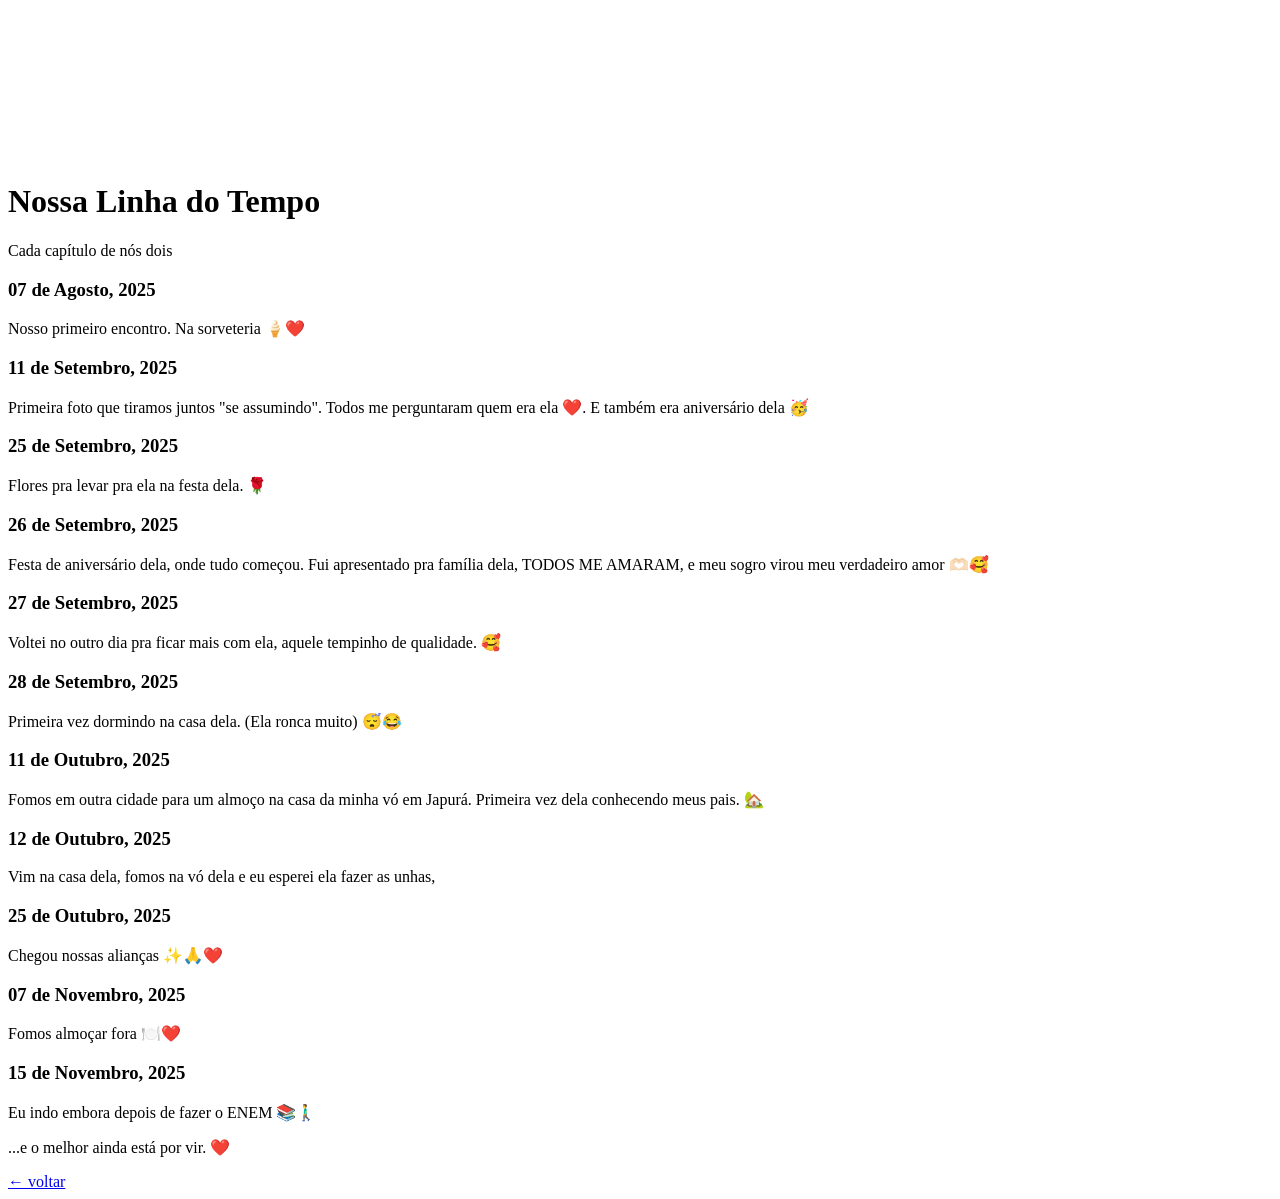
==== historia.html @ 3732f508 "Add files via upload" ====
<!DOCTYPE html>
<html lang="pt-BR">
<head>
    <meta charset="UTF-8">
    <title>Nossa Linha do Tempo 💜</title>
    <link rel="stylesheet" href="css/style.css">
</head>
<body>
    <canvas id="starCanvas"></canvas>

    <h1>Nossa Linha do Tempo</h1>
    <p class="subtitle">Cada capítulo de nós dois</p>

    <div class="timeline">
        <div class="timeline-item">
            <div class="timeline-content">
                <h3>07 de Agosto, 2025</h3>
                <p>Nosso primeiro encontro. Na sorveteria 🍦❤️</p>
            </div>
        </div>

        <div class="timeline-item">
            <div class="timeline-content">
                <h3>11 de Setembro, 2025</h3>
                <p>Primeira foto que tiramos juntos "se assumindo". Todos me perguntaram quem era ela ❤️. E também era aniversário dela 🥳</p>
            </div>
        </div>

        <div class="timeline-item">
            <div class="timeline-content">
                <h3>25 de Setembro, 2025</h3>
                <p>Flores pra levar pra ela na festa dela. 🌹</p>
            </div>
        </div>

        <div class="timeline-item">
            <div class="timeline-content">
                <h3>26 de Setembro, 2025</h3>
                <p>Festa de aniversário dela, onde tudo começou. Fui apresentado pra família dela, TODOS ME AMARAM, e meu sogro virou meu verdadeiro amor 🫶🏻🥰</p>
            </div>
        </div>

        <div class="timeline-item">
            <div class="timeline-content">
                <h3>27 de Setembro, 2025</h3>
                <p>Voltei no outro dia pra ficar mais com ela, aquele tempinho de qualidade. 🥰</p>
            </div>
        </div>

        <div class="timeline-item">
            <div class="timeline-content">
                <h3>28 de Setembro, 2025</h3>
                <p>Primeira vez dormindo na casa dela. (Ela ronca muito) 😴😂</p>
            </div>
        </div>

        <div class="timeline-item">
            <div class="timeline-content">
                <h3>11 de Outubro, 2025</h3>
                <p>Fomos em outra cidade para um almoço na casa da minha vó em Japurá. Primeira vez dela conhecendo meus pais. 🏡</p>
            </div>
        </div>

        <div class="timeline-item">
            <div class="timeline-content">
                <h3>12 de Outubro, 2025</h3>
                <p>Vim na casa dela, fomos na vó dela e eu esperei ela fazer as unhas,</p>
            </div>
        </div>

        <div class="timeline-item">
            <div class="timeline-content">
                <h3>25 de Outubro, 2025</h3>
                <p>Chegou nossas alianças ✨🙏❤️</p>
            </div>
        </div>

        <div class="timeline-item">
            <div class="timeline-content">
                <h3>07 de Novembro, 2025</h3>
                <p>Fomos almoçar fora 🍽️❤️</p>
            </div>
        </div>

        <div class="timeline-item">
            <div class="timeline-content">
                <h3>15 de Novembro, 2025</h3>
                <p>Eu indo embora depois de fazer o ENEM 📚🚶‍♂️</p>
            </div>
        </div>

        <div class="timeline-final">
            <p>...e o melhor ainda está por vir. ❤️</p>
        </div>
    </div>

    <a class="voltar" href="index.html">← voltar</a>

    <script src="js/estrelas.js"></script>
</body>
</html>
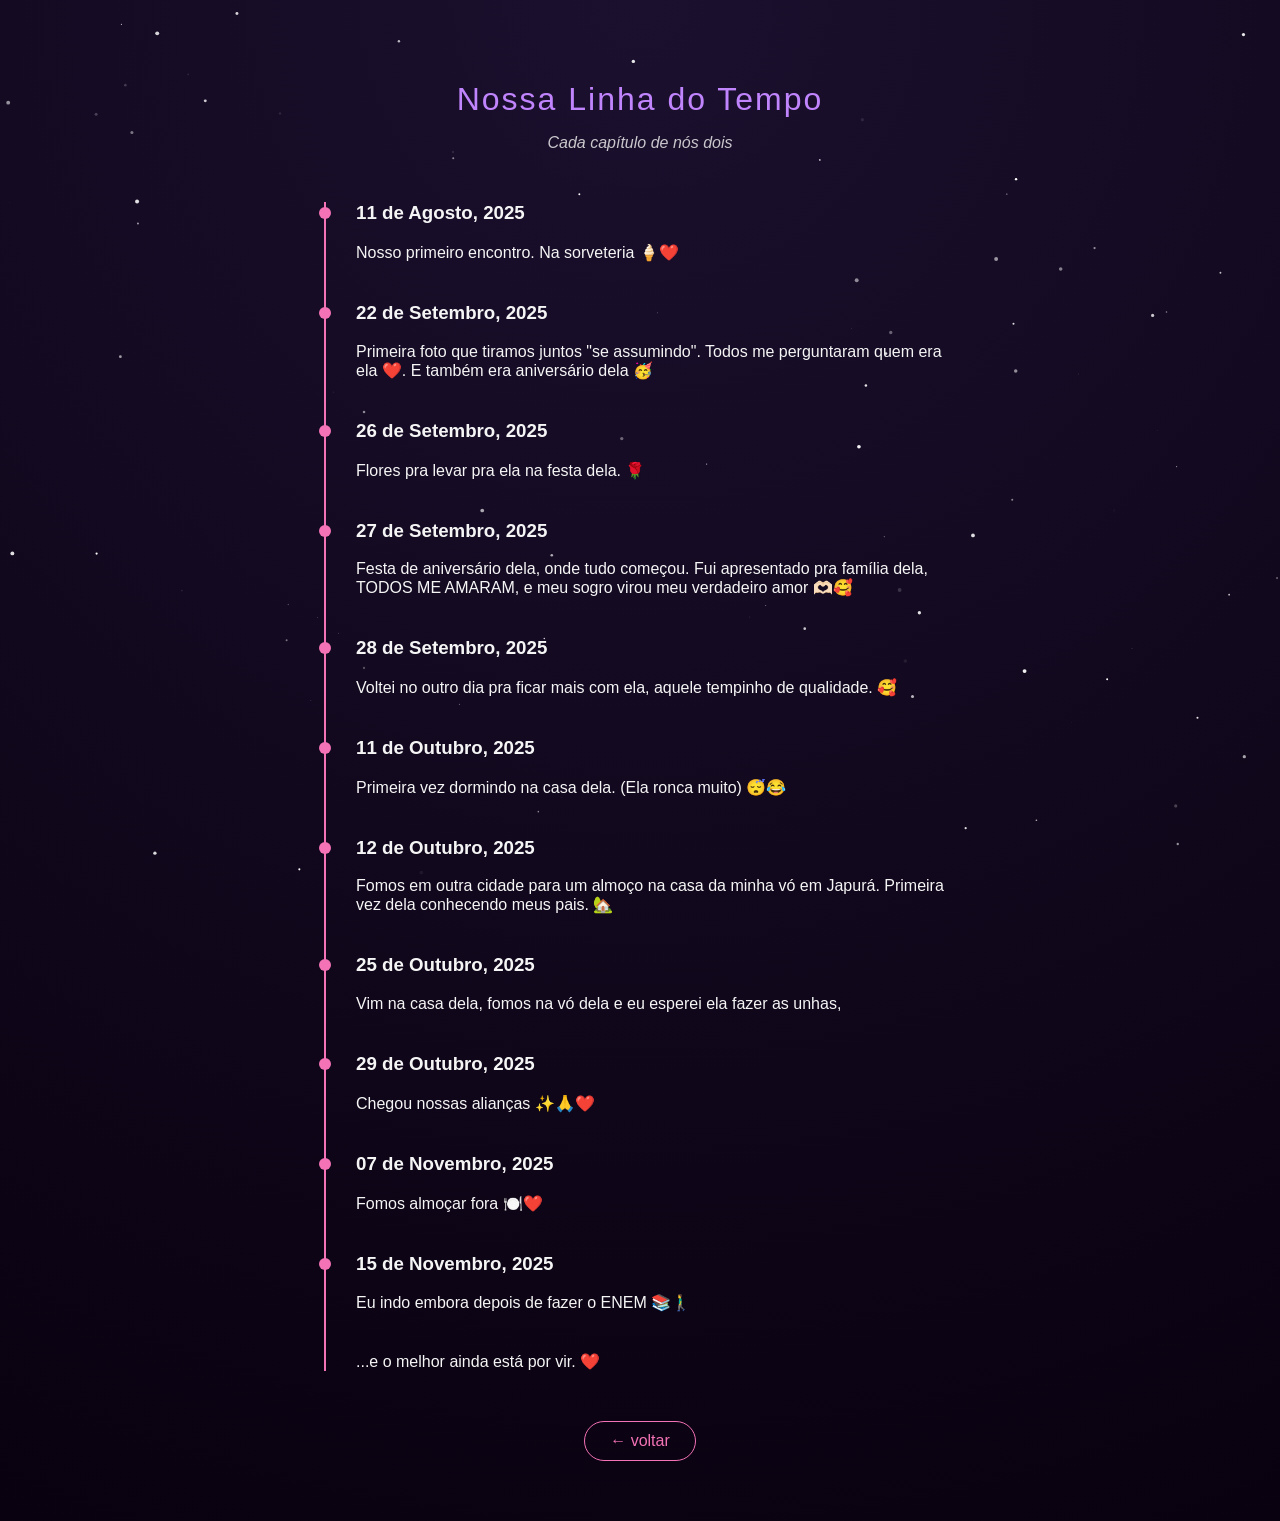
==== commit 6cdf818b: "Update historia.html" ====
--- a/historia.html
+++ b/historia.html
@@ -14,63 +14,63 @@
     <div class="timeline">
         <div class="timeline-item">
             <div class="timeline-content">
-                <h3>07 de Agosto, 2025</h3>
+                <h3>11 de Agosto, 2025</h3>
                 <p>Nosso primeiro encontro. Na sorveteria 🍦❤️</p>
             </div>
         </div>
 
         <div class="timeline-item">
             <div class="timeline-content">
-                <h3>11 de Setembro, 2025</h3>
+                <h3>22 de Setembro, 2025</h3>
                 <p>Primeira foto que tiramos juntos "se assumindo". Todos me perguntaram quem era ela ❤️. E também era aniversário dela 🥳</p>
             </div>
         </div>
 
         <div class="timeline-item">
             <div class="timeline-content">
-                <h3>25 de Setembro, 2025</h3>
+                <h3>26 de Setembro, 2025</h3>
                 <p>Flores pra levar pra ela na festa dela. 🌹</p>
             </div>
         </div>
 
         <div class="timeline-item">
             <div class="timeline-content">
-                <h3>26 de Setembro, 2025</h3>
+                <h3>27 de Setembro, 2025</h3>
                 <p>Festa de aniversário dela, onde tudo começou. Fui apresentado pra família dela, TODOS ME AMARAM, e meu sogro virou meu verdadeiro amor 🫶🏻🥰</p>
             </div>
         </div>
 
         <div class="timeline-item">
             <div class="timeline-content">
-                <h3>27 de Setembro, 2025</h3>
+                <h3>28 de Setembro, 2025</h3>
                 <p>Voltei no outro dia pra ficar mais com ela, aquele tempinho de qualidade. 🥰</p>
             </div>
         </div>
 
         <div class="timeline-item">
             <div class="timeline-content">
-                <h3>28 de Setembro, 2025</h3>
+                <h3>11 de Outubro, 2025</h3>
                 <p>Primeira vez dormindo na casa dela. (Ela ronca muito) 😴😂</p>
             </div>
         </div>
 
         <div class="timeline-item">
             <div class="timeline-content">
-                <h3>11 de Outubro, 2025</h3>
+                <h3>12 de Outubro, 2025</h3>
                 <p>Fomos em outra cidade para um almoço na casa da minha vó em Japurá. Primeira vez dela conhecendo meus pais. 🏡</p>
             </div>
         </div>
 
         <div class="timeline-item">
             <div class="timeline-content">
-                <h3>12 de Outubro, 2025</h3>
+                <h3>25 de Outubro, 2025</h3>
                 <p>Vim na casa dela, fomos na vó dela e eu esperei ela fazer as unhas,</p>
             </div>
         </div>
 
         <div class="timeline-item">
             <div class="timeline-content">
-                <h3>25 de Outubro, 2025</h3>
+                <h3>29 de Outubro, 2025</h3>
                 <p>Chegou nossas alianças ✨🙏❤️</p>
             </div>
         </div>
@@ -98,4 +98,4 @@
 
     <script src="js/estrelas.js"></script>
 </body>
-</html>+</html>
--- a/css/style.css
+++ b/css/style.css
@@ -0,0 +1,305 @@
+/* --- SEU CÓDIGO ORIGINAL (MANTIDO) --- */
+body {
+    background: radial-gradient(circle at top, #1b102e, #09010f);
+    color: #f5f5f5;
+    font-family: 'Segoe UI', Tahoma, Geneva, Verdana, sans-serif;
+    text-align: center;
+    padding: 60px 20px;
+    margin: 0;
+    min-height: 100vh;
+    overflow-x: hidden;
+}
+
+#starCanvas {
+    position: fixed;
+    top: 0;
+    left: 0;
+    width: 100%;
+    height: 100%;
+    z-index: -1;
+    pointer-events: none;
+}
+
+h1 { color: #c084fc; margin-bottom: 10px; font-weight: 300; letter-spacing: 2px; }
+.subtitle { opacity: 0.8; font-style: italic; }
+
+.cards {
+    display: flex;
+    gap: 30px;
+    justify-content: center;
+    flex-wrap: wrap;
+    margin-top: 50px;
+    max-width: 1200px;
+    margin-left: auto;
+    margin-right: auto;
+}
+
+.card {
+    width: 320px;
+    height: 180px;
+    border-radius: 25px;
+    background: rgba(255, 255, 255, 0.03);
+    backdrop-filter: blur(8px);
+    position: relative;
+    text-decoration: none;
+    transition: 0.4s cubic-bezier(0.175, 0.885, 0.32, 1.275);
+    border: 1px solid rgba(244, 114, 182, 0.2);
+    display: flex;
+    align-items: center;
+    justify-content: center;
+}
+
+.card:hover {
+    transform: translateY(-10px) scale(1.02);
+    box-shadow: 0 0 30px rgba(244, 114, 182, 0.2);
+    border-color: rgba(244, 114, 182, 0.5);
+    background: rgba(255, 255, 255, 0.06);
+}
+
+.card-btn {
+    position: absolute;
+    top: -18px;
+    left: 50%;
+    transform: translateX(-50%);
+    background: #09010f;
+    color: #f472b6;
+    padding: 8px 22px;
+    border-radius: 999px;
+    font-size: 14px;
+    border: 1px solid #f472b6;
+    white-space: nowrap;
+}
+
+.card-content {
+    font-size: 18px;
+    color: #fff;
+    font-weight: bold;
+    text-align: center;
+    padding: 0 20px;
+}
+
+/* --- ESTILO CONTADOR E CALENDARIO --- */
+
+.stats-container {
+    display: flex;
+    justify-content: center;
+    gap: 20px;
+    margin-bottom: 30px;
+    max-width: 800px;
+    margin-left: auto;
+    margin-right: auto;
+}
+
+.stat-card {
+    background: rgba(255, 255, 255, 0.05);
+    padding: 20px;
+    border-radius: 15px;
+    border: 1px solid rgba(192, 132, 252, 0.3);
+    flex: 1;
+}
+
+.stat-card span {
+    display: block;
+    font-size: 2.2rem;
+    font-weight: bold;
+    color: #f472b6;
+}
+
+.contador-preciso {
+    margin: 40px 0;
+    padding: 20px;
+    background: rgba(192, 132, 252, 0.1);
+    border-radius: 20px;
+    display: inline-block;
+}
+
+.relogio-digital {
+    font-size: 2.5rem;
+    font-weight: bold;
+    color: #c084fc;
+    margin-top: 10px;
+}
+
+#todos-os-calendarios {
+    display: flex;
+    flex-direction: column;
+    align-items: center;
+    gap: 40px;
+    margin: 40px 0;
+}
+
+.calendar-wrapper {
+    background: #5e5e5e; 
+    border: 1px solid #444;
+    width: 100%;
+    max-width: 550px;
+    border-radius: 15px;
+    overflow: hidden;
+    box-shadow: 0 10px 30px rgba(0,0,0,0.5);
+}
+
+.calendar-header-black {
+    background: #111;
+    color: #f472b6;
+    padding: 15px;
+    text-align: left;
+}
+
+.calendar-table {
+    width: 100%;
+    border-collapse: collapse;
+    color: #eee;
+}
+
+.calendar-table td {
+    border: 0.5px solid #444;
+    height: 70px;
+    width: 14.28%;
+    vertical-align: top;
+    padding: 8px;
+    position: relative;
+}
+
+.calendar-table td.passado::after {
+    content: '✅';
+    position: absolute;
+    bottom: 5px;
+    right: 5px;
+    font-size: 10px;
+}
+
+.calendar-table td.especial {
+    background-color: rgba(244, 114, 182, 0.4) !important;
+    border: 2px solid #f472b6;
+}
+
+.calendar-table td.empty {
+    background: rgba(0,0,0,0.2);
+}
+
+.timeline {
+    max-width: 600px;
+    margin: 50px auto;
+    border-left: 2px solid #f472b6;
+    padding-left: 30px;
+    text-align: left;
+}
+
+.timeline-item {
+    margin-bottom: 40px;
+    position: relative;
+}
+
+.timeline-item::before {
+    content: '';
+    position: absolute;
+    left: -37px;
+    top: 5px;
+    width: 12px;
+    height: 12px;
+    background: #f472b6;
+    border-radius: 50%;
+}
+
+.music-columns {
+    display: flex;
+    justify-content: center;
+    gap: 40px;
+    margin-top: 20px;
+    flex-wrap: wrap;
+}
+
+.music-side { width: 300px; }
+
+.voltar {
+    display: inline-block;
+    padding: 10px 25px;
+    color: #f472b6;
+    text-decoration: none;
+    border: 1px solid #f472b6;
+    border-radius: 20px;
+    transition: 0.3s;
+}
+
+.voltar:hover {
+    background: #f472b6;
+    color: white;
+}
+
+/* --- NOVO: PILHA DE FOTOS MODO SWIPE (ESTILO TINDER) --- */
+
+.stack-container {
+    position: relative;
+    width: 250px;
+    height: 350px;
+    margin: 80px auto;
+    perspective: 1000px; /* Adiciona profundidade ao arrastar */
+}
+
+.polaroid {
+    position: absolute;
+    top: 0;
+    left: 0;
+    background: white;
+    padding: 15px 15px 40px 15px;
+    width: 220px;
+    box-shadow: 0 10px 30px rgba(0,0,0,0.5);
+    /* Transição suave para quando a foto volta ao centro */
+    transition: transform 0.5s cubic-bezier(0.23, 1, 0.32, 1), opacity 0.5s ease;
+    cursor: grab;
+    transform-origin: center;
+    user-select: none; /* Impede seleção de texto ao arrastar */
+    touch-action: none; /* Necessário para touch no celular funcionar 100% */
+}
+
+.polaroid:active {
+    cursor: grabbing;
+}
+
+.polaroid img {
+    width: 100%;
+    height: 200px;
+    object-fit: cover;
+    display: block;
+    pointer-events: none; /* Garante que a imagem não "roube" o clique do card */
+}
+
+.caption {
+    color: #333;
+    font-family: 'Courier New', Courier, monospace;
+    font-weight: bold;
+    margin-top: 15px;
+    font-size: 14px;
+    pointer-events: none;
+}
+
+/* Bagunça inicial leve na pilha */
+.polaroid:nth-child(5n+1) { transform: rotate(-2deg); }
+.polaroid:nth-child(5n+2) { transform: rotate(3deg); }
+.polaroid:nth-child(5n+3) { transform: rotate(-1deg); }
+.polaroid:nth-child(5n+4) { transform: rotate(2deg); }
+
+/* --- OBSERVAÇÃO: O efeito de sumir agora é controlado pelo JS --- */
+
+.controls {
+    margin-top: 20px;
+}
+
+.btn-reset {
+    background: rgba(192, 132, 252, 0.2);
+    color: #f472b6;
+    border: 1px solid #f472b6;
+    padding: 10px 25px;
+    border-radius: 999px;
+    cursor: pointer;
+    font-size: 16px;
+    transition: 0.3s;
+    /* Ele começa invisível e só aparece quando você quiser (opcional) */
+    opacity: 0.8;
+}
+
+.btn-reset:hover {
+    background: #f472b6;
+    color: white;
+    box-shadow: 0 0 15px rgba(244, 114, 182, 0.5);
+}
